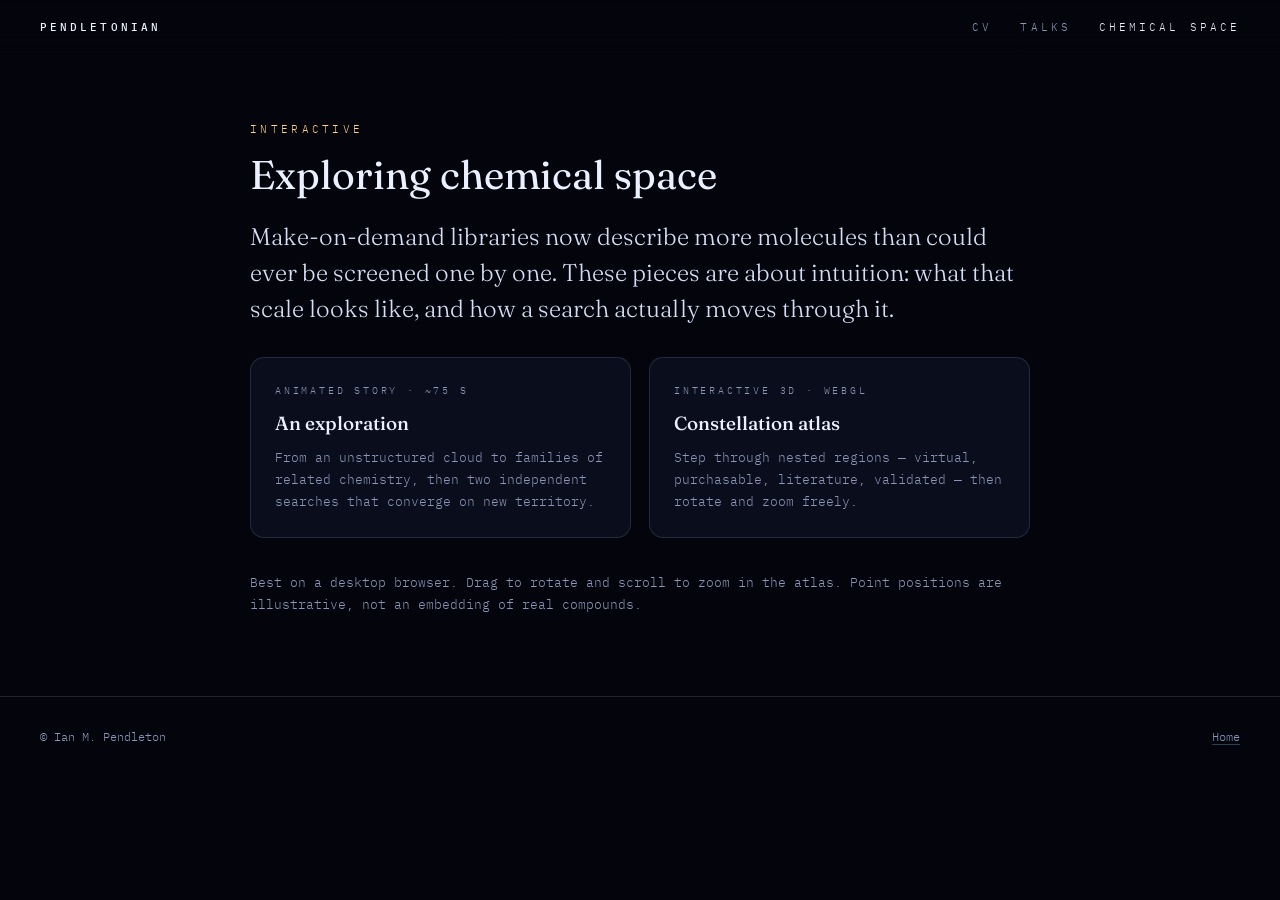
==== chemical-space/index.html @ dcd00137 "Initial commit of website content." ====
<!DOCTYPE html>
<html lang="en">
<head>
<meta charset="UTF-8">
<meta name="viewport" content="width=device-width, initial-scale=1.0">
<link rel="icon" href="data:image/svg+xml,%3Csvg xmlns=%27http://www.w3.org/2000/svg%27 viewBox=%270 0 64 64%27%3E%3Crect width=%2764%27 height=%2764%27 rx=%2714%27 fill=%27%2304050c%27/%3E%3Ccircle cx=%2724%27 cy=%2726%27 r=%277%27 fill=%27%235b9dff%27/%3E%3Ccircle cx=%2742%27 cy=%2738%27 r=%275%27 fill=%27%23ff5b6e%27/%3E%3Ccircle cx=%2746%27 cy=%2720%27 r=%274%27 fill=%27%23ffd27a%27/%3E%3C/svg%3E">
<title>Chemical Space — Ian M. Pendleton</title>
<meta name="description" content="Interactive visualizations of searching vast, synthesizable chemical space.">
<link rel="stylesheet" href="../assets/site.css">
</head>
<body>

<nav class="nav">
  <a class="brand" href="../">Pendletonian</a>
  <ul>
    <li><a href="../cv/">CV</a></li>
    <li><a href="../presentations/">Talks</a></li>
    <li><a href="./" aria-current="page">Chemical Space</a></li>
  </ul>
</nav>

<main class="page">
  <div class="eyebrow">Interactive</div>
  <h2>Exploring chemical space</h2>
  <p class="lede">Make-on-demand libraries now describe more molecules than could ever be screened one by one. These pieces are about intuition: what that scale looks like, and how a search actually moves through it.</p>

  <div class="grid">
    <a class="card" href="explore.html">
      <div class="k">Animated story · ~75 s</div>
      <h4>An exploration</h4>
      <p>From an unstructured cloud to families of related chemistry, then two independent searches that converge on new territory.</p>
    </a>
    <a class="card" href="constellation.html">
      <div class="k">Interactive 3D · WebGL</div>
      <h4>Constellation atlas</h4>
      <p>Step through nested regions — virtual, purchasable, literature, validated — then rotate and zoom freely.</p>
    </a>
  </div>

  <p class="meta" style="margin-top:34px">Best on a desktop browser. Drag to rotate and scroll to zoom in the atlas. Point positions are illustrative, not an embedding of real compounds.</p>
</main>

<footer>
  <span>© Ian M. Pendleton</span>
  <span><a href="../">Home</a></span>
</footer>
</body>
</html>
---- assets/site.css ----
@import url('https://fonts.googleapis.com/css2?family=Fraunces:opsz,wght@9..144,300;9..144,400;9..144,500&family=IBM+Plex+Mono:wght@300;400;500&display=swap');

:root {
  --bg: #04050c;
  --panel: #0a0d1c;
  --ink: #eaf0ff;
  --dim: #8a97b8;
  --gold: #ffd27a;
  --cyan: #7ad0ff;
  --line: rgba(150, 170, 220, .18);
  --serif: 'Fraunces', Georgia, 'Times New Roman', serif;
  --mono: 'IBM Plex Mono', ui-monospace, 'SFMono-Regular', Menlo, monospace;
}

* { margin: 0; padding: 0; box-sizing: border-box; }
html { scroll-behavior: smooth; }
body { background: var(--bg); color: var(--ink); font-family: var(--mono); font-weight: 300; line-height: 1.7; }
a { color: var(--cyan); text-decoration: none; border-bottom: 1px solid rgba(122, 208, 255, .3); }
a:hover { color: var(--gold); border-color: var(--gold); }
img { max-width: 100%; display: block; }

/* nav */
.nav { position: fixed; top: 0; left: 0; right: 0; z-index: 30; display: flex; justify-content: space-between; align-items: center;
  padding: 18px clamp(18px, 4vw, 40px); font-size: 11px; letter-spacing: .28em; text-transform: uppercase;
  background: linear-gradient(to bottom, rgba(4, 5, 12, .85), transparent); }
.nav a { color: var(--dim); border: 0; }
.nav a:hover, .nav a[aria-current="page"] { color: var(--ink); }
.nav .brand { color: var(--ink); font-weight: 500; }
.nav ul { list-style: none; display: flex; gap: clamp(12px, 3vw, 28px); flex-wrap: wrap; justify-content: flex-end; }

/* hero */
.hero { position: relative; height: 100vh; min-height: 520px; overflow: hidden;
  background: radial-gradient(120% 90% at 50% 47%, #0a0d1c 0%, #06070f 55%, #020309 100%); }
.hero canvas { position: absolute; inset: 0; width: 100%; height: 100%; }
.hero::after { content: ""; position: absolute; inset: 0; pointer-events: none;
  background: radial-gradient(120% 90% at 50% 47%, transparent 45%, rgba(0, 0, 0, .65) 100%); }
.hero-text { position: absolute; left: clamp(18px, 6vw, 80px); right: clamp(18px, 6vw, 80px); bottom: 14vh; z-index: 2; max-width: 760px; }
.eyebrow { font-size: 11px; letter-spacing: .3em; text-transform: uppercase; color: var(--gold); margin-bottom: 14px; }
.hero h1 { font-family: var(--serif); font-weight: 400; font-size: clamp(38px, 7vw, 84px); line-height: 1; letter-spacing: -.01em; }
.hero p { margin-top: 18px; color: var(--dim); font-size: clamp(13px, 1.6vw, 16px); max-width: 52ch; }
.hero p.tagline { margin-top: 16px; font-family: var(--serif); font-style: italic; font-size: clamp(20px, 2.8vw, 30px); line-height: 1.25; color: #d6def5; max-width: 30ch; }
.hero p.tagline + p { margin-top: 12px; }
.hero .cta { margin-top: 26px; display: flex; gap: 12px; flex-wrap: wrap; }
.btn { display: inline-block; font-size: 11px; letter-spacing: .22em; text-transform: uppercase; color: var(--ink);
  border: 1px solid var(--line); padding: 10px 18px; border-radius: 999px; transition: all .3s ease; }
.btn:hover { border-color: var(--gold); color: var(--gold); }
.btn.primary { border-color: rgba(255, 210, 122, .5); }

/* content */
main.page { max-width: 860px; margin: 0 auto; padding: 120px clamp(18px, 5vw, 40px) 80px; }
section.band { max-width: 1040px; margin: 0 auto; padding: 90px clamp(18px, 5vw, 40px); }
h2 { font-family: var(--serif); font-weight: 400; font-size: clamp(26px, 4vw, 40px); line-height: 1.1; margin-bottom: 22px; }
h3 { font-size: 11px; letter-spacing: .28em; text-transform: uppercase; color: var(--gold); margin: 44px 0 14px; font-weight: 500; }
h4 { font-family: var(--serif); font-weight: 500; font-size: 19px; margin-top: 18px; }
.meta { color: var(--dim); font-size: 13px; }
p + p { margin-top: 12px; }
ul.list { list-style: none; }
ul.list li { position: relative; padding-left: 18px; margin: 6px 0; font-size: 14px; }
ul.list li::before { content: "·"; position: absolute; left: 4px; color: var(--gold); }
ol.refs { padding-left: 22px; font-size: 14px; }
ol.refs li { margin: 10px 0; }
ol.refs li::marker { color: var(--dim); }
.lede { font-family: var(--serif); font-size: clamp(18px, 2.4vw, 24px); line-height: 1.5; color: #d6def5; }

/* cards */
.grid { display: grid; grid-template-columns: repeat(auto-fit, minmax(250px, 1fr)); gap: 18px; margin-top: 30px; }
.card { display: block; background: var(--panel); border: 1px solid var(--line); border-radius: 14px; padding: 24px; color: var(--ink); transition: border-color .3s ease, transform .3s ease; }
.card:hover { border-color: rgba(255, 210, 122, .45); transform: translateY(-2px); color: var(--ink); }
.card .k { font-size: 10px; letter-spacing: .28em; text-transform: uppercase; color: var(--dim); }
.card h4 { margin: 8px 0 8px; }
.card p { font-size: 13px; color: var(--dim); }

.photo { border-radius: 14px; overflow: hidden; border: 1px solid var(--line); background: var(--panel); }
.photo figcaption { font-size: 11px; letter-spacing: .2em; text-transform: uppercase; color: var(--dim); padding: 10px 14px; }
.split { display: grid; grid-template-columns: 1.2fr 1fr; gap: 40px; align-items: center; }
@media (max-width: 760px) { .split { grid-template-columns: 1fr; } }

/* who am I */
.about { max-width: 70ch; margin-top: 44px; }
.about p { font-size: 15px; }
.about p + p { margin-top: 14px; }
.duo { margin-top: 40px; border: 1px solid var(--line); border-radius: 14px; overflow: hidden; background: var(--panel); }
.duo-head, .duo-row { display: grid; grid-template-columns: 1fr 1fr; }
.duo-head span { font-size: 10px; letter-spacing: .28em; text-transform: uppercase; padding: 14px 20px; border-bottom: 1px solid var(--line); }
.duo-head span:first-child { color: var(--cyan); }
.duo-head span:last-child { color: var(--gold); }
.duo-row span { padding: 14px 20px; font-size: 14px; }
.duo-row + .duo-row span { border-top: 1px solid var(--line); }
.duo-row span:last-child, .duo-head span:last-child { border-left: 1px solid var(--line); font-family: var(--serif); font-style: italic; font-size: 16px; color: #d6def5; }
.duo-head span:last-child { font-family: var(--mono); font-style: normal; font-size: 10px; color: var(--gold); }
@media (max-width: 560px) { .duo-row span { font-size: 13px; padding: 12px 14px; } .duo-row span:last-child { font-size: 14px; } }

footer { border-top: 1px solid var(--line); padding: 30px clamp(18px, 5vw, 40px); font-size: 12px; color: var(--dim);
  display: flex; justify-content: space-between; gap: 16px; flex-wrap: wrap; }
footer a { color: var(--dim); }

@media (prefers-reduced-motion: reduce) { html { scroll-behavior: auto; } .card, .btn { transition: none; } }
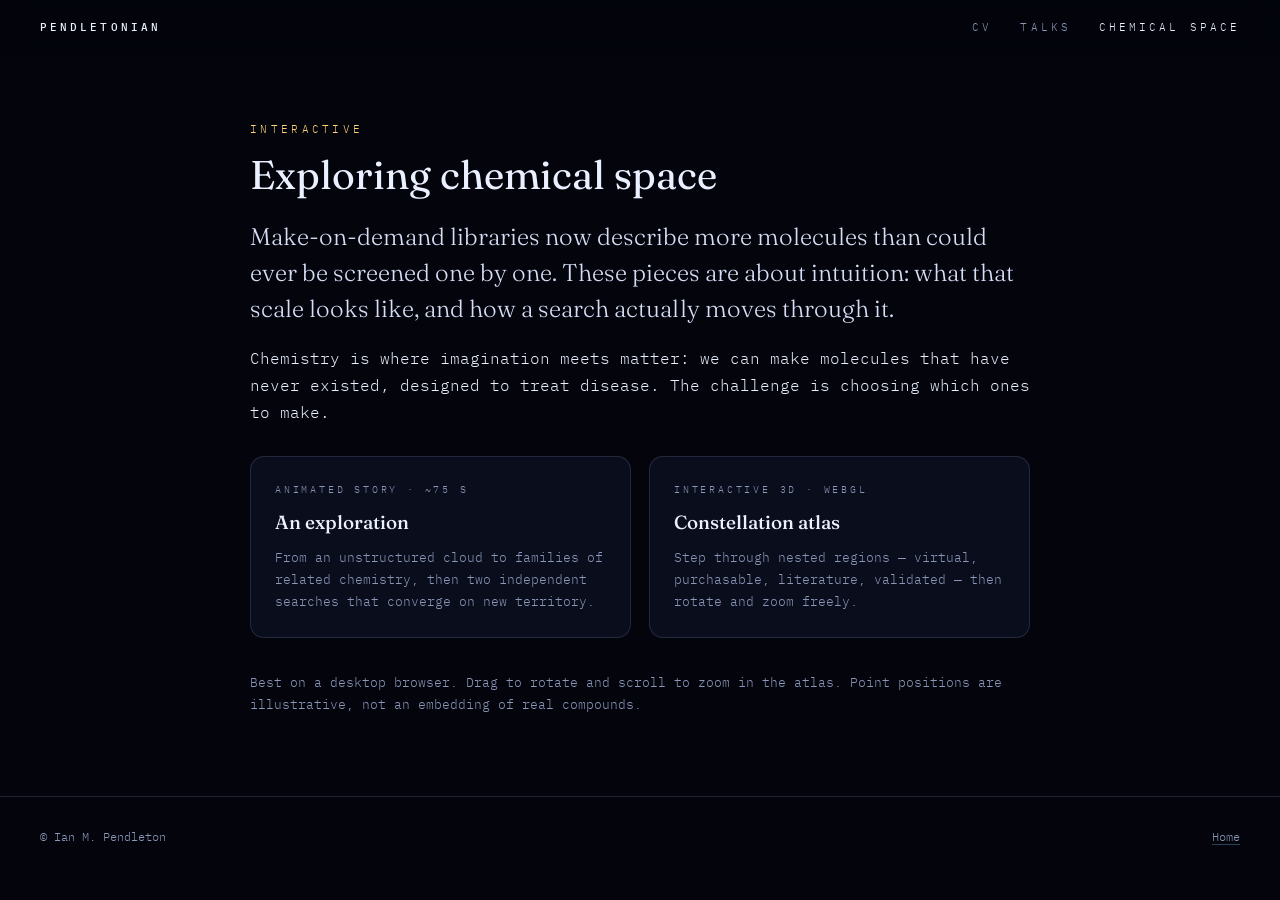
==== commit e789629c: "Add "How I work" section, sync CV with latest resume, expand README Co-Authored-By: Claude Opus 5 <n" ====
--- a/chemical-space/index.html
+++ b/chemical-space/index.html
@@ -24,6 +24,8 @@
   <h2>Exploring chemical space</h2>
   <p class="lede">Make-on-demand libraries now describe more molecules than could ever be screened one by one. These pieces are about intuition: what that scale looks like, and how a search actually moves through it.</p>
 
+  <p style="margin-top:18px">Chemistry is where imagination meets matter: we can make molecules that have never existed, designed to treat disease. The challenge is choosing which ones to make.</p>
+
   <div class="grid">
     <a class="card" href="explore.html">
       <div class="k">Animated story · ~75 s</div>
--- a/assets/site.css
+++ b/assets/site.css
@@ -22,7 +22,7 @@
 /* nav */
 .nav { position: fixed; top: 0; left: 0; right: 0; z-index: 30; display: flex; justify-content: space-between; align-items: center;
   padding: 18px clamp(18px, 4vw, 40px); font-size: 11px; letter-spacing: .28em; text-transform: uppercase;
-  background: linear-gradient(to bottom, rgba(4, 5, 12, .85), transparent); }
+  background: rgba(4, 5, 12, .72); backdrop-filter: blur(10px); -webkit-backdrop-filter: blur(10px); }
 .nav a { color: var(--dim); border: 0; }
 .nav a:hover, .nav a[aria-current="page"] { color: var(--ink); }
 .nav .brand { color: var(--ink); font-weight: 500; }
@@ -76,6 +76,8 @@
 @media (max-width: 760px) { .split { grid-template-columns: 1fr; } }
 
 /* who am I */
+#about { scroll-margin-top: 40px; }
+.subhead { font-family: var(--serif); font-style: italic; font-size: clamp(18px, 2.4vw, 24px); line-height: 1.35; color: var(--gold); margin: -8px 0 20px; }
 .about { max-width: 70ch; margin-top: 44px; }
 .about p { font-size: 15px; }
 .about p + p { margin-top: 14px; }
@@ -90,6 +92,16 @@
 .duo-head span:last-child { font-family: var(--mono); font-style: normal; font-size: 10px; color: var(--gold); }
 @media (max-width: 560px) { .duo-row span { font-size: 13px; padding: 12px 14px; } .duo-row span:last-child { font-size: 14px; } }
 
+/* approach */
+.approach { margin-top: 90px; scroll-margin-top: 40px; }
+.principles { display: grid; grid-template-columns: repeat(2, 1fr); gap: 18px; margin-top: 30px; }
+@media (min-width: 1000px) { .principles { grid-template-columns: repeat(4, 1fr); } }
+@media (max-width: 560px) { .principles { grid-template-columns: 1fr; } }
+.principles .card:hover { transform: none; border-color: var(--line); }
+.principles .k { color: var(--gold); }
+.closing { margin-top: 34px; font-family: var(--serif); font-style: italic; font-size: clamp(19px, 2.4vw, 25px); line-height: 1.4; color: #d6def5; max-width: 40ch; }
+.approach + .grid { margin-top: 70px; }
+
 footer { border-top: 1px solid var(--line); padding: 30px clamp(18px, 5vw, 40px); font-size: 12px; color: var(--dim);
   display: flex; justify-content: space-between; gap: 16px; flex-wrap: wrap; }
 footer a { color: var(--dim); }
